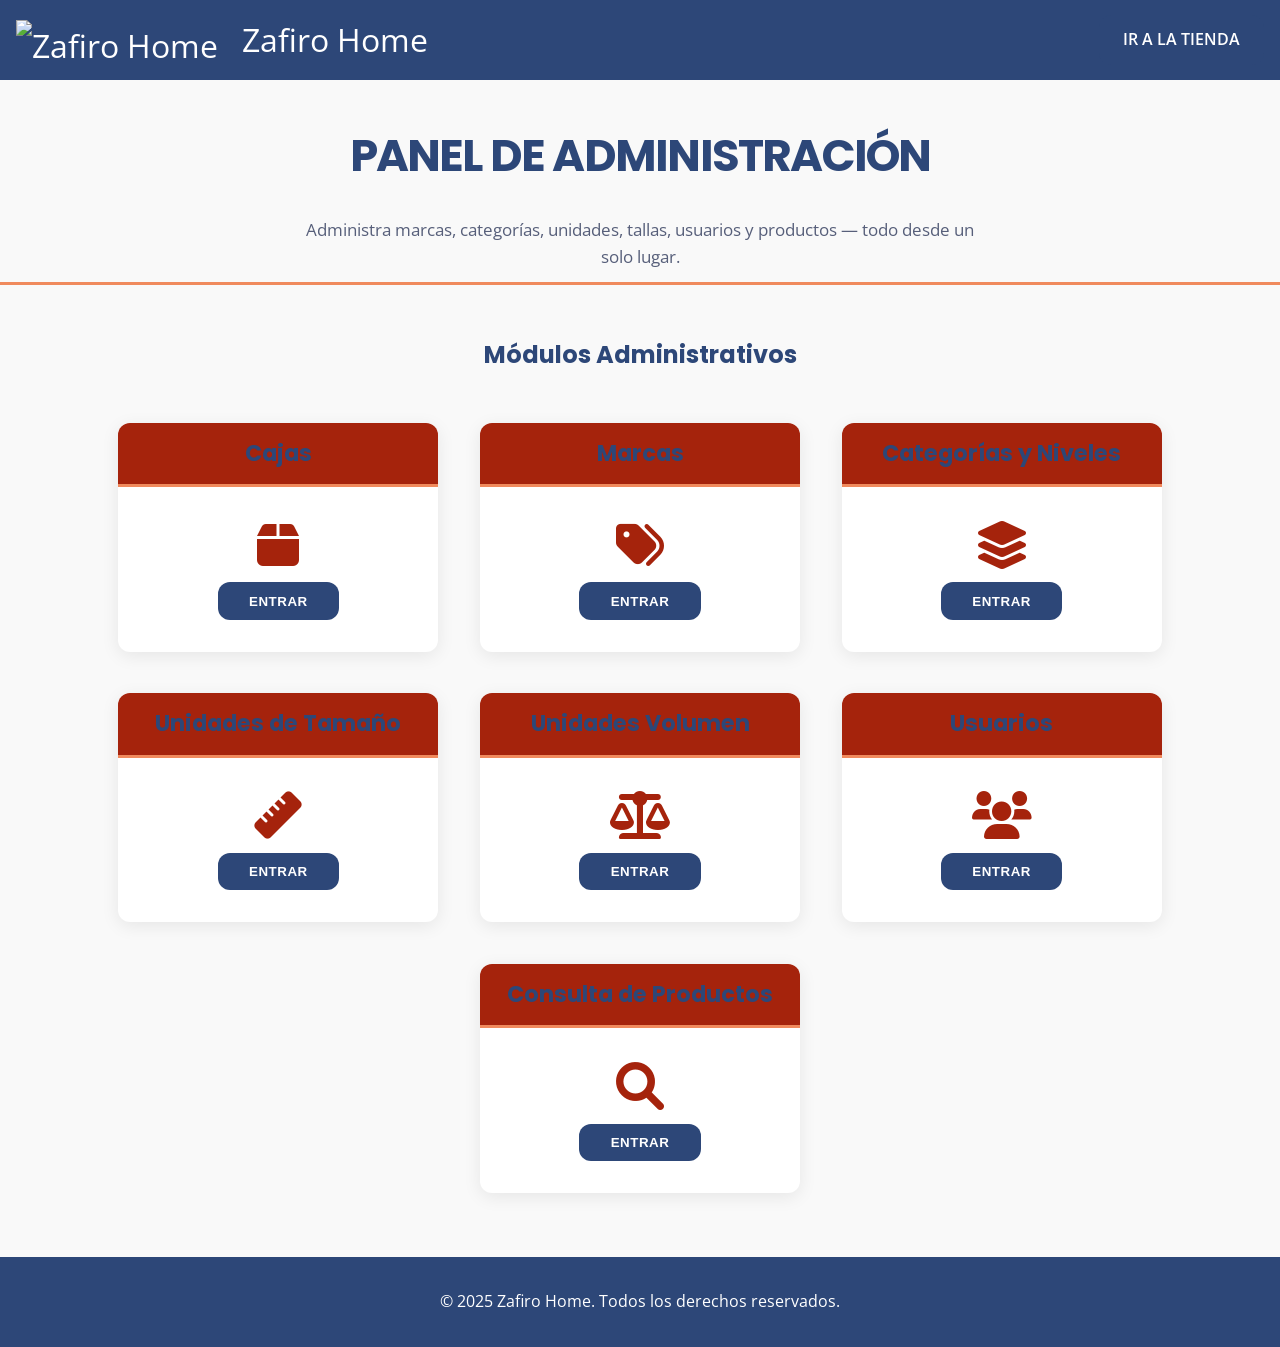
==== Protected/pages/admin.html @ 3adda47e "Primer server" ====
<!DOCTYPE html>
<html lang="es">
<head>
  <meta charset="UTF-8">
  <meta name="viewport" content="width=device-width, initial-scale=1">
  <title>Zafiro Home - Panel Administrador</title>
  <!-- Font Awesome -->
  <link rel="stylesheet" href="https://cdnjs.cloudflare.com/ajax/libs/font-awesome/6.0.0/css/all.min.css">
  <!-- Google Fonts -->
  <link href="https://fonts.googleapis.com/css2?family=Open+Sans:wght@400;600&family=Poppins:wght@700&display=swap" rel="stylesheet">

  <style>
    :root{
      --color-text-light:#fff; --color-primary:rgb(45,71,120); --color-secondary:rgb(100,140,188);
      --max-width-container:1200px; --spacing-standard:1rem;
      --font-heading:'Poppins',sans-serif; --font-body:'Open Sans',sans-serif;
      --color-bg:#f9f9f9; --color-text:#333; --color-accent:#f08a5d; --color-light-bg:#fff;
      --border-radius:12px; --spacing:1rem; --transition-fast:.3s ease;
    }
    *,*::before,*::after{margin:0;padding:0;box-sizing:border-box}
    body{font-family:var(--font-body);background:var(--color-bg);color:var(--color-text);line-height:1.6}
    h1,h2,h3,h4,h5{font-family:var(--font-heading);color:var(--color-primary);margin-bottom:1rem}
    a{color:var(--color-primary);text-decoration:none;transition:color var(--transition-fast)}
    a:hover{color:var(--color-secondary)}
    .btn{display:inline-block;padding:.75rem 1.5rem;border:none;border-radius:var(--border-radius);
      background:var(--color-primary);color:var(--color-text-light);font-weight:600;text-transform:uppercase;
      cursor:pointer;transition:background var(--transition-fast),transform var(--transition-fast)}
    .btn:hover{background:var(--color-secondary);transform:translateY(-2px)}
    input,textarea,select{width:100%;padding:.5rem;border:1px solid #ccc;border-radius:var(--border-radius);
      transition:border-color var(--transition-fast),box-shadow var(--transition-fast);font-family:inherit}
    input:focus,textarea:focus{outline:none;border-color:var(--color-accent);box-shadow:0 0 0 3px rgba(240,138,93,.25)}

    /* Navbar */
    .navbar{width:100%}
    .navbarcontainer{display:flex;align-items:center;justify-content:space-between;padding:.5rem 1rem;
      background:var(--color-primary);color:var(--color-text-light);min-height:80px;gap:var(--spacing-standard)}
    .navbar-store-title{display:flex;align-items:center;gap:var(--spacing-standard);color:#fff !important;font-size:2rem}
    .navbar-logo{margin-right:.5rem}

    /* Header admin */
    .admin-header{text-align:center;margin-top:2.5rem;padding-bottom:.7rem;border-bottom:3px solid var(--color-accent)}
    .admin-title{font-size:2.8rem;color:var(--color-primary);letter-spacing:-.04em;text-transform:uppercase;margin-bottom:1.5rem}
    .admin-intro{max-width:680px;margin:auto;color:#575f7a;font-size:1.08rem}

    /* Sección - título */
    .section-title{margin-top:3.2rem;text-align:center}

    /* Grid de módulos */
    .categories-grid{display:flex;flex-wrap:wrap;justify-content:center;gap:2.6rem;margin-top:3rem}
    @media (max-width:767px){.categories-grid{gap:.95rem}}
    .category-card{background:var(--color-light-bg);border-radius:var(--border-radius);
      box-shadow:0 4px 18px rgba(0,0,0,.08);overflow:hidden;width:320px;max-width:97vw;
      transition:transform .25s,box-shadow .26s}
    @media (max-width:767px){.category-card{width:auto;min-width:280px}}
    .category-card:hover{box-shadow:0 10px 34px rgba(165,35,12,.2);transform:translateY(-7px) scale(1.03)}
    .category-header{padding:.8rem;background:#a5230c;color:#fff;border-bottom:3px solid var(--color-accent);text-align:center}
    .category-title{font-size:1.4rem;margin:0;font-weight:700}
    .category-body{padding:2.1rem 1.4rem 2rem;text-align:center}
    .category-body i{font-size:3rem;color:#a5230c;margin-bottom:.85rem;display:block}
    .toggle-btn{background:var(--color-primary);border:none;padding:.7rem 1.95rem;color:#fff;font-weight:700;
      border-radius:var(--border-radius);text-transform:uppercase;letter-spacing:.04em;cursor:pointer;
      transition:background .25s,transform .18s}
    .toggle-btn:hover{background:#f08a5d;transform:scale(1.07) translateY(-3px)}

    /* Footer */
    footer{background:var(--color-primary);color:#fff;padding:2rem var(--spacing);text-align:center;margin-top:4rem}
  </style>
</head>
<body class="page-body">

  <!-- Navbar -->
  <nav class="navbar">
    <div class="navbarcontainer">
      <a class="navbar-store-title" href="admin.html">
        <img src="https://images.unsplash.com/photo-1506744038136-46273834b3fb?auto=format&fit=facearea&w=60&h=60&q=80"
             alt="Zafiro Home" height="40" class="navbar-logo me-2">
        <span>Zafiro Home</span>
      </a>
      <a class="btn" href="/">Ir a la tienda</a>
    </div>
  </nav>

  <!-- Encabezado -->
  <section class="admin-panel">
    <div class="admin-header">
      <h2 class="admin-title">Panel de Administración</h2>
      <p class="admin-intro">
        Administra marcas, categorías, unidades, tallas, usuarios y productos — todo desde un solo lugar.
      </p>
    </div>

    <!-- Módulos -->
    <section class="featured-categories">
      <h2 class="section-title">Módulos Administrativos</h2>
      <div class="categories-grid">

        <!-- Cajas -->
        <div class="category-card">
          <div class="category-header"><h3 class="category-title">Cajas</h3></div>
          <div class="category-body">
            <i class="fa-solid fa-box"></i>
            <button class="toggle-btn" onclick="location.href='/admin-resources/pages/panels/cajas.html'">Entrar</button>
          </div>
        </div>

        <!-- Marcas -->
        <div class="category-card">
          <div class="category-header"><h3 class="category-title">Marcas</h3></div>
          <div class="category-body">
            <i class="fa-solid fa-tags"></i>
            <button class="toggle-btn" onclick="location.href='/admin-resources/pages/panels/marcas.html'">Entrar</button>
          </div>
        </div>

        <!-- Categorías y Niveles -->
        <div class="category-card">
          <div class="category-header"><h3 class="category-title">Categorías y Niveles</h3></div>
          <div class="category-body">
            <i class="fa-solid fa-layer-group"></i>
            <button class="toggle-btn" onclick="location.href='/admin-resources/pages/panels/categorias.html'">Entrar</button>
          </div>
        </div>

        <!-- Unidades Tamano -->
        <div class="category-card">
          <div class="category-header"><h3 class="category-title">Unidades de Tamaño</h3></div>
          <div class="category-body">
            <i class="fa-solid fa-ruler"></i>
            <button class="toggle-btn" onclick="location.href='/admin-resources/pages/panels/unidadesTamano.html'">Entrar</button>
          </div>
        </div>

        <!-- Unidades Volumen-->
        <div class="category-card">
          <div class="category-header"><h3 class="category-title">Unidades Volumen</h3></div>
          <div class="category-body">
            <i class="fa-solid fa-balance-scale"></i>
            <button class="toggle-btn" onclick="location.href='/admin-resources/pages/panels/unidadesVolumen.html'">Entrar</button>
          </div>
        </div>

        <!-- Usuarios -->
        <div class="category-card">
          <div class="category-header"><h3 class="category-title">Usuarios</h3></div>
          <div class="category-body">
            <i class="fa-solid fa-users"></i>
            <button class="toggle-btn" onclick="location.href='/admin-resources/pages/panels/usuarios.html'">Entrar</button>
          </div>
        </div>

        <!-- Consulta de Productos -->
        <div class="category-card">
          <div class="category-header"><h3 class="category-title">Consulta de Productos</h3></div>
          <div class="category-body">
            <i class="fa-solid fa-search"></i>
            <button class="toggle-btn" onclick="location.href='/admin-resources/pages/panels/productos.html'">Entrar</button>
          </div>
        </div>

      </div>
    </section>
  </section>

  <!-- Footer -->
  <footer>
    <p>© 2025 Zafiro Home. Todos los derechos reservados.</p>
  </footer>

</body>
</html>
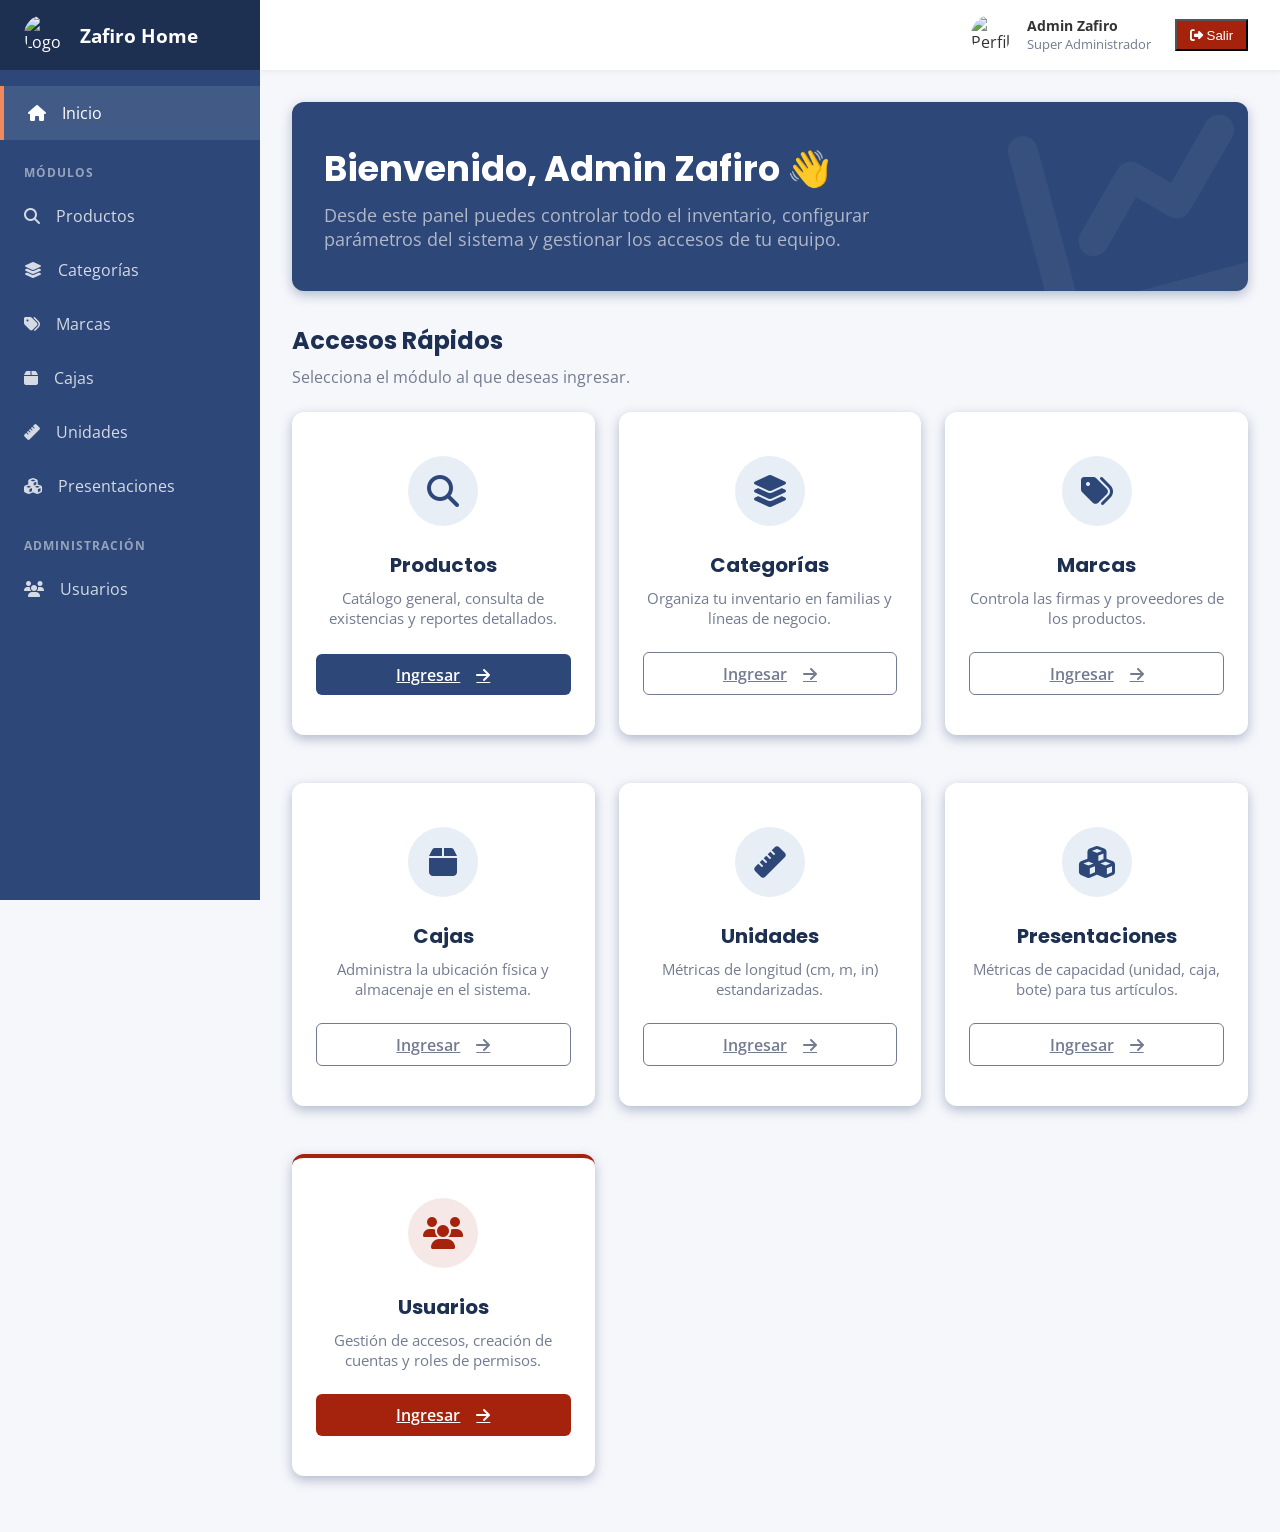
==== commit 2e95e7df: "session" ====
--- a/Protected/pages/admin.html
+++ b/Protected/pages/admin.html
@@ -1,170 +1,246 @@
 <!DOCTYPE html>
 <html lang="es">
 <head>
-  <meta charset="UTF-8">
-  <meta name="viewport" content="width=device-width, initial-scale=1">
-  <title>Zafiro Home - Panel Administrador</title>
-  <!-- Font Awesome -->
-  <link rel="stylesheet" href="https://cdnjs.cloudflare.com/ajax/libs/font-awesome/6.0.0/css/all.min.css">
-  <!-- Google Fonts -->
-  <link href="https://fonts.googleapis.com/css2?family=Open+Sans:wght@400;600&family=Poppins:wght@700&display=swap" rel="stylesheet">
+  <meta charset="UTF-8" />
+  <meta name="viewport" content="width=device-width, initial-scale=1" />
+  <title>Zafiro Home - Dashboard Administrador</title>
+
+  <link rel="stylesheet" href="https://cdnjs.cloudflare.com/ajax/libs/font-awesome/6.5.2/css/all.min.css" />
+  <link href="https://fonts.googleapis.com/css2?family=Open+Sans:wght@400;600&family=Poppins:wght@600;700&display=swap" rel="stylesheet" />
+
+  <!-- Enlace al archivo CSS del Canvas -->
+  <link rel="stylesheet" href="/Protected/css/index.css" />
 
   <style>
-    :root{
-      --color-text-light:#fff; --color-primary:rgb(45,71,120); --color-secondary:rgb(100,140,188);
-      --max-width-container:1200px; --spacing-standard:1rem;
-      --font-heading:'Poppins',sans-serif; --font-body:'Open Sans',sans-serif;
-      --color-bg:#f9f9f9; --color-text:#333; --color-accent:#f08a5d; --color-light-bg:#fff;
-      --border-radius:12px; --spacing:1rem; --transition-fast:.3s ease;
-    }
-    *,*::before,*::after{margin:0;padding:0;box-sizing:border-box}
-    body{font-family:var(--font-body);background:var(--color-bg);color:var(--color-text);line-height:1.6}
-    h1,h2,h3,h4,h5{font-family:var(--font-heading);color:var(--color-primary);margin-bottom:1rem}
-    a{color:var(--color-primary);text-decoration:none;transition:color var(--transition-fast)}
-    a:hover{color:var(--color-secondary)}
-    .btn{display:inline-block;padding:.75rem 1.5rem;border:none;border-radius:var(--border-radius);
-      background:var(--color-primary);color:var(--color-text-light);font-weight:600;text-transform:uppercase;
-      cursor:pointer;transition:background var(--transition-fast),transform var(--transition-fast)}
-    .btn:hover{background:var(--color-secondary);transform:translateY(-2px)}
-    input,textarea,select{width:100%;padding:.5rem;border:1px solid #ccc;border-radius:var(--border-radius);
-      transition:border-color var(--transition-fast),box-shadow var(--transition-fast);font-family:inherit}
-    input:focus,textarea:focus{outline:none;border-color:var(--color-accent);box-shadow:0 0 0 3px rgba(240,138,93,.25)}
-
-    /* Navbar */
-    .navbar{width:100%}
-    .navbarcontainer{display:flex;align-items:center;justify-content:space-between;padding:.5rem 1rem;
-      background:var(--color-primary);color:var(--color-text-light);min-height:80px;gap:var(--spacing-standard)}
-    .navbar-store-title{display:flex;align-items:center;gap:var(--spacing-standard);color:#fff !important;font-size:2rem}
-    .navbar-logo{margin-right:.5rem}
-
-    /* Header admin */
-    .admin-header{text-align:center;margin-top:2.5rem;padding-bottom:.7rem;border-bottom:3px solid var(--color-accent)}
-    .admin-title{font-size:2.8rem;color:var(--color-primary);letter-spacing:-.04em;text-transform:uppercase;margin-bottom:1.5rem}
-    .admin-intro{max-width:680px;margin:auto;color:#575f7a;font-size:1.08rem}
-
-    /* Sección - título */
-    .section-title{margin-top:3.2rem;text-align:center}
-
-    /* Grid de módulos */
-    .categories-grid{display:flex;flex-wrap:wrap;justify-content:center;gap:2.6rem;margin-top:3rem}
-    @media (max-width:767px){.categories-grid{gap:.95rem}}
-    .category-card{background:var(--color-light-bg);border-radius:var(--border-radius);
-      box-shadow:0 4px 18px rgba(0,0,0,.08);overflow:hidden;width:320px;max-width:97vw;
-      transition:transform .25s,box-shadow .26s}
-    @media (max-width:767px){.category-card{width:auto;min-width:280px}}
-    .category-card:hover{box-shadow:0 10px 34px rgba(165,35,12,.2);transform:translateY(-7px) scale(1.03)}
-    .category-header{padding:.8rem;background:#a5230c;color:#fff;border-bottom:3px solid var(--color-accent);text-align:center}
-    .category-title{font-size:1.4rem;margin:0;font-weight:700}
-    .category-body{padding:2.1rem 1.4rem 2rem;text-align:center}
-    .category-body i{font-size:3rem;color:#a5230c;margin-bottom:.85rem;display:block}
-    .toggle-btn{background:var(--color-primary);border:none;padding:.7rem 1.95rem;color:#fff;font-weight:700;
-      border-radius:var(--border-radius);text-transform:uppercase;letter-spacing:.04em;cursor:pointer;
-      transition:background .25s,transform .18s}
-    .toggle-btn:hover{background:#f08a5d;transform:scale(1.07) translateY(-3px)}
-
-    /* Footer */
-    footer{background:var(--color-primary);color:#fff;padding:2rem var(--spacing);text-align:center;margin-top:4rem}
+    /* Estilos específicos para las tarjetas del menú principal */
+    .modules-grid {
+      display: grid;
+      grid-template-columns: repeat(auto-fit, minmax(280px, 1fr));
+      gap: 1.5rem;
+      margin-top: 1.5rem;
+    }
+
+    .module-card {
+      display: flex;
+      flex-direction: column;
+      align-items: center;
+      text-align: center;
+      padding: 2.5rem 1.5rem;
+      transition: var(--transition);
+      border-top: 4px solid transparent;
+    }
+
+    .module-card:hover {
+      transform: translateY(-5px);
+      box-shadow: var(--shadow-hover);
+      border-top: 4px solid var(--color-accent);
+    }
+
+    .module-card .icon-wrapper {
+      width: 70px;
+      height: 70px;
+      border-radius: 50%;
+      background-color: rgba(100, 140, 188, 0.15);
+      color: var(--color-primary);
+      display: flex;
+      align-items: center;
+      justify-content: center;
+      font-size: 2rem;
+      margin-bottom: 1.5rem;
+      transition: var(--transition);
+    }
+
+    .module-card:hover .icon-wrapper {
+      background-color: var(--color-primary);
+      color: white;
+    }
+
+    .module-card h3 {
+      font-size: 1.25rem;
+      margin-bottom: 0.5rem;
+      color: var(--color-primary-dark);
+    }
+
+    .module-card p {
+      color: var(--color-text-muted);
+      font-size: 0.95rem;
+      margin-bottom: 1.5rem;
+      flex-grow: 1;
+    }
+
+    .module-card .btn {
+      width: 100%;
+      justify-content: center;
+    }
   </style>
 </head>
-<body class="page-body">
-
-  <!-- Navbar -->
-  <nav class="navbar">
-    <div class="navbarcontainer">
-      <a class="navbar-store-title" href="admin.html">
-        <img src="https://images.unsplash.com/photo-1506744038136-46273834b3fb?auto=format&fit=facearea&w=60&h=60&q=80"
-             alt="Zafiro Home" height="40" class="navbar-logo me-2">
-        <span>Zafiro Home</span>
-      </a>
-      <a class="btn" href="/">Ir a la tienda</a>
+<body>
+
+  <div class="dashboard-container">
+    
+    <!-- Sidebar -->
+    <aside class="sidebar" id="sidebar">
+      <div class="sidebar-brand">
+        <img src="https://images.unsplash.com/photo-1506744038136-46273834b3fb?auto=format&fit=facearea&w=60&h=60&q=80" alt="Logo" class="brand-logo">
+        <span class="brand-name">Zafiro Home</span>
+      </div>
+
+      <!-- Mobile Profile -->
+      <div class="sidebar-profile">
+        <div class="user-profile" style="margin-bottom: 1rem;">
+          <img src="https://ui-avatars.com/api/?name=Admin+Zafiro&background=2d4778&color=fff" alt="Perfil" class="user-avatar">
+          <div class="user-info">
+            <span class="user-name">Admin Zafiro</span>
+            <span class="user-role">Super Administrador</span>
+          </div>
+        </div>
+        <button id="logout-btn-mobile" class="btn-logout" style="width: 100%; justify-content: center;"><i class="fa-solid fa-sign-out-alt"></i> Salir</button>
+      </div>
+      
+      <!-- Full Sidebar Menu -->
+      <ul class="sidebar-nav">
+        <li><a href="admin.html" class="active"><i class="fa-solid fa-home"></i> Inicio</a></li>
+        <li class="nav-title">Módulos</li>
+        <li><a href="/Protected/pages/panels/productos.html"><i class="fa-solid fa-search"></i> Productos</a></li>
+        <li><a href="/Protected/pages/panels/categorias.html"><i class="fa-solid fa-layer-group"></i> Categorías</a></li>
+        <li><a href="/Protected/pages/panels/marcas.html"><i class="fa-solid fa-tags"></i> Marcas</a></li>
+        <li><a href="/Protected/pages/panels/cajas.html"><i class="fa-solid fa-box"></i> Cajas</a></li>
+        <li><a href="/Protected/pages/panels/unidades.html"><i class="fa-solid fa-ruler"></i> Unidades</a></li>
+        <li><a href="/Protected/pages/panels/presentaciones.html"><i class="fa fa-cubes"></i> Presentaciones</a></li>
+        <li class="nav-title">Administración</li>
+        <li><a href="/Protected/pages/panels/usuarios.html"><i class="fa-solid fa-users"></i> Usuarios</a></li>
+      </ul>
+    </aside>
+
+    <!-- Main Content -->
+    <div class="main-content">
+      
+      <!-- Topbar -->
+      <header class="topbar">
+        <button class="menu-toggle" id="menu-toggle">
+          <i class="fa-solid fa-bars"></i>
+        </button>
+        
+        <!-- User Interface -->
+        <div class="topbar-right">
+          <div class="user-profile">
+            <img src="https://ui-avatars.com/api/?name=Admin+Zafiro&background=2d4778&color=fff" alt="Perfil" class="user-avatar">
+            <div class="user-info">
+              <span class="user-name">Admin Zafiro</span>
+              <span class="user-role">Super Administrador</span>
+            </div>
+          </div>
+          <button id="logout-btn" class="btn-logout"><i class="fa-solid fa-sign-out-alt"></i> Salir</button>
+        </div>
+      </header>
+
+      <!-- Dashboard Body -->
+      <main class="dashboard-body">
+        
+        <!-- Module Title Card -->
+        <section class="card" style="background-color: var(--color-primary); color: white; margin-bottom: 1.5rem; padding: 2.5rem 2rem; border-radius: var(--radius); position: relative; overflow: hidden;">
+          <!-- Decoración de fondo -->
+          <i class="fa-solid fa-chart-line" style="position: absolute; right: -20px; bottom: -40px; font-size: 15rem; color: rgba(255,255,255,0.05); transform: rotate(-15deg);"></i>
+          
+          <div style="position: relative; z-index: 1;">
+            <h1 style="color: white; margin-bottom: 0.5rem; font-size: 2.2rem;">Bienvenido, Admin Zafiro 👋</h1>
+            <p style="color: #b0b8c9; margin: 0; font-size: 1.1rem; max-width: 600px;">Desde este panel puedes controlar todo el inventario, configurar parámetros del sistema y gestionar los accesos de tu equipo.</p>
+          </div>
+        </section>
+
+        <!-- Grid de Accesos Directos -->
+        <h2 style="margin: 2rem 0 0.5rem 0; color: var(--color-primary-dark);">Accesos Rápidos</h2>
+        <p style="color: var(--color-text-muted); margin-bottom: 1rem;">Selecciona el módulo al que deseas ingresar.</p>
+        
+        <div class="modules-grid">
+          
+          <!-- Card: Productos -->
+          <div class="card module-card">
+            <div class="icon-wrapper"><i class="fa-solid fa-search"></i></div>
+            <h3>Productos</h3>
+            <p>Catálogo general, consulta de existencias y reportes detallados.</p>
+            <a href="/Protected/pages/panels/productos.html" class="btn btn-primary">Ingresar <i class="fa-solid fa-arrow-right" style="margin-left: 8px;"></i></a>
+          </div>
+
+          <!-- Card: Categorías -->
+          <div class="card module-card">
+            <div class="icon-wrapper"><i class="fa-solid fa-layer-group"></i></div>
+            <h3>Categorías</h3>
+            <p>Organiza tu inventario en familias y líneas de negocio.</p>
+            <a href="/Protected/pages/panels/categorias.html" class="btn btn-ghost">Ingresar <i class="fa-solid fa-arrow-right" style="margin-left: 8px;"></i></a>
+          </div>
+
+          <!-- Card: Marcas -->
+          <div class="card module-card">
+            <div class="icon-wrapper"><i class="fa-solid fa-tags"></i></div>
+            <h3>Marcas</h3>
+            <p>Controla las firmas y proveedores de los productos.</p>
+            <a href="/Protected/pages/panels/marcas.html" class="btn btn-ghost">Ingresar <i class="fa-solid fa-arrow-right" style="margin-left: 8px;"></i></a>
+          </div>
+
+          <!-- Card: Cajas -->
+          <div class="card module-card">
+            <div class="icon-wrapper"><i class="fa-solid fa-box"></i></div>
+            <h3>Cajas</h3>
+            <p>Administra la ubicación física y almacenaje en el sistema.</p>
+            <a href="/Protected/pages/panels/cajas.html" class="btn btn-ghost">Ingresar <i class="fa-solid fa-arrow-right" style="margin-left: 8px;"></i></a>
+          </div>
+
+          <!-- Card: Unidades -->
+          <div class="card module-card">
+            <div class="icon-wrapper"><i class="fa-solid fa-ruler"></i></div>
+            <h3>Unidades</h3>
+            <p>Métricas de longitud (cm, m, in) estandarizadas.</p>
+            <a href="/Protected/pages/panels/unidades.html" class="btn btn-ghost">Ingresar <i class="fa-solid fa-arrow-right" style="margin-left: 8px;"></i></a>
+          </div>
+
+          <!-- Card: Presentaciones -->
+          <div class="card module-card">
+            <div class="icon-wrapper"><i class="fa-solid fa-cubes"></i></div>
+            <h3>Presentaciones</h3>
+            <p>Métricas de capacidad (unidad, caja, bote) para tus artículos.</p>
+            <a href="/Protected/pages/panels/presentaciones.html" class="btn btn-ghost">Ingresar <i class="fa-solid fa-arrow-right" style="margin-left: 8px;"></i></a>
+          </div>
+
+          <!-- Card: Usuarios -->
+          <div class="card module-card" style="border-top: 4px solid var(--color-danger);">
+            <div class="icon-wrapper" style="background-color: rgba(165, 35, 12, 0.1); color: var(--color-danger);"><i class="fa-solid fa-users"></i></div>
+            <h3>Usuarios</h3>
+            <p>Gestión de accesos, creación de cuentas y roles de permisos.</p>
+            <a href="/Protected/pages/panels/usuarios.html" class="btn btn-primary" style="background-color: var(--color-danger);">Ingresar <i class="fa-solid fa-arrow-right" style="margin-left: 8px;"></i></a>
+          </div>
+
+        </div>
+
+      </main>
     </div>
-  </nav>
-
-  <!-- Encabezado -->
-  <section class="admin-panel">
-    <div class="admin-header">
-      <h2 class="admin-title">Panel de Administración</h2>
-      <p class="admin-intro">
-        Administra marcas, categorías, unidades, tallas, usuarios y productos — todo desde un solo lugar.
-      </p>
-    </div>
-
-    <!-- Módulos -->
-    <section class="featured-categories">
-      <h2 class="section-title">Módulos Administrativos</h2>
-      <div class="categories-grid">
-
-        <!-- Cajas -->
-        <div class="category-card">
-          <div class="category-header"><h3 class="category-title">Cajas</h3></div>
-          <div class="category-body">
-            <i class="fa-solid fa-box"></i>
-            <button class="toggle-btn" onclick="location.href='/admin-resources/pages/panels/cajas.html'">Entrar</button>
-          </div>
-        </div>
-
-        <!-- Marcas -->
-        <div class="category-card">
-          <div class="category-header"><h3 class="category-title">Marcas</h3></div>
-          <div class="category-body">
-            <i class="fa-solid fa-tags"></i>
-            <button class="toggle-btn" onclick="location.href='/admin-resources/pages/panels/marcas.html'">Entrar</button>
-          </div>
-        </div>
-
-        <!-- Categorías y Niveles -->
-        <div class="category-card">
-          <div class="category-header"><h3 class="category-title">Categorías y Niveles</h3></div>
-          <div class="category-body">
-            <i class="fa-solid fa-layer-group"></i>
-            <button class="toggle-btn" onclick="location.href='/admin-resources/pages/panels/categorias.html'">Entrar</button>
-          </div>
-        </div>
-
-        <!-- Unidades Tamano -->
-        <div class="category-card">
-          <div class="category-header"><h3 class="category-title">Unidades de Tamaño</h3></div>
-          <div class="category-body">
-            <i class="fa-solid fa-ruler"></i>
-            <button class="toggle-btn" onclick="location.href='/admin-resources/pages/panels/unidadesTamano.html'">Entrar</button>
-          </div>
-        </div>
-
-        <!-- Unidades Volumen-->
-        <div class="category-card">
-          <div class="category-header"><h3 class="category-title">Unidades Volumen</h3></div>
-          <div class="category-body">
-            <i class="fa-solid fa-balance-scale"></i>
-            <button class="toggle-btn" onclick="location.href='/admin-resources/pages/panels/unidadesVolumen.html'">Entrar</button>
-          </div>
-        </div>
-
-        <!-- Usuarios -->
-        <div class="category-card">
-          <div class="category-header"><h3 class="category-title">Usuarios</h3></div>
-          <div class="category-body">
-            <i class="fa-solid fa-users"></i>
-            <button class="toggle-btn" onclick="location.href='/admin-resources/pages/panels/usuarios.html'">Entrar</button>
-          </div>
-        </div>
-
-        <!-- Consulta de Productos -->
-        <div class="category-card">
-          <div class="category-header"><h3 class="category-title">Consulta de Productos</h3></div>
-          <div class="category-body">
-            <i class="fa-solid fa-search"></i>
-            <button class="toggle-btn" onclick="location.href='/admin-resources/pages/panels/productos.html'">Entrar</button>
-          </div>
-        </div>
-
-      </div>
-    </section>
-  </section>
-
-  <!-- Footer -->
-  <footer>
-    <p>© 2025 Zafiro Home. Todos los derechos reservados.</p>
-  </footer>
+  </div>
+
+  <script>
+    document.addEventListener("DOMContentLoaded", function() {
+      const menuToggle = document.getElementById("menu-toggle");
+      const sidebar = document.getElementById("sidebar");
+
+      // Toggles sidebar open/closed on mobile
+      if(menuToggle && sidebar) {
+        menuToggle.addEventListener("click", function() {
+          sidebar.classList.toggle("active");
+        });
+      }
+
+      // Close sidebar if user clicks outside of it on mobile
+      document.addEventListener("click", function(event) {
+        if(sidebar && menuToggle) {
+          const isClickInsideSidebar = sidebar.contains(event.target);
+          const isClickOnMenuToggle = menuToggle.contains(event.target);
+          
+          if (!isClickInsideSidebar && !isClickOnMenuToggle && window.innerWidth <= 992) {
+            sidebar.classList.remove("active");
+          }
+        }
+      });
+    });
+  </script>
 
 </body>
-</html>
+</html>
--- a/Protected/css/index.css
+++ b/Protected/css/index.css
@@ -0,0 +1,486 @@
+:root {
+  --color-primary: rgb(45, 71, 120);
+  --color-primary-dark: rgb(30, 48, 82);
+  --color-secondary: rgb(100, 140, 188);
+  --color-accent: #f08a5d;
+  --color-accent-dark: #d87245;
+  --color-danger: #a5230c;
+  --color-bg: #f6f7fb;
+  --color-card: #ffffff;
+  --color-text: #333333;
+  --color-text-muted: #737b90;
+  --sidebar-width: 260px;
+  --header-height: 70px;
+  --transition: 0.3s ease;
+  --shadow: 0 4px 12px rgba(45, 71, 120, 0.35);
+  --shadow-hover: 0 10px 20px rgba(45, 71, 120, 0.1);
+  --radius: 12px;
+  
+  --font-heading: 'Poppins', sans-serif;
+  --font-body: 'Open Sans', sans-serif;
+}
+
+* {
+  margin: 0;
+  padding: 0;
+  box-sizing: border-box;
+}
+
+body {
+  font-family: var(--font-body);
+  background-color: var(--color-bg);
+  color: var(--color-text);
+  overflow-x: hidden;
+}
+
+h1, h2, h3, h4, h5, h6 {
+  font-family: var(--font-heading);
+}
+
+/* --- Layout --- */
+.dashboard-container {
+  display: flex;
+  min-height: 100vh;
+  width: 100%;
+}
+
+/* --- Sidebar --- */
+.sidebar {
+  width: var(--sidebar-width);
+  background-color: var(--color-primary);
+  color: white;
+  position: fixed;
+  height: 100vh;
+  top: 0;
+  left: 0;
+  transition: var(--transition);
+  z-index: 1000;
+  display: flex;
+  flex-direction: column;
+}
+
+.sidebar-brand {
+  height: var(--header-height);
+  display: flex;
+  align-items: center;
+  padding: 0 1.5rem;
+  gap: 1rem;
+  background-color: var(--color-primary-dark);
+}
+
+.brand-logo {
+  width: 40px;
+  height: 40px;
+  border-radius: 50%;
+  object-fit: cover;
+}
+
+.brand-name {
+  font-weight: 700;
+  font-size: 1.2rem;
+}
+
+/* Mobile Sidebar Profile */
+.sidebar-profile {
+  display: none; /* Hidden on desktop */
+  padding: 1.5rem;
+  background-color: rgba(0, 0, 0, 0.15);
+  border-bottom: 1px solid rgba(255, 255, 255, 0.05);
+}
+
+.sidebar-profile .user-name {
+  color: white;
+}
+
+.sidebar-profile .user-role {
+  color: rgba(255, 255, 255, 0.6);
+}
+
+.sidebar-nav {
+  list-style: none;
+  padding: 1rem 0;
+  flex: 1;
+}
+
+.nav-title {
+  padding: 1.5rem 1.5rem 0.5rem 1.5rem;
+  font-size: 0.75rem;
+  text-transform: uppercase;
+  letter-spacing: 1px;
+  color: rgba(255, 255, 255, 0.5);
+  font-weight: 700;
+}
+
+.sidebar-nav li a {
+  display: flex;
+  align-items: center;
+  padding: 1rem 1.5rem;
+  color: rgba(255,255,255,0.8);
+  text-decoration: none;
+  transition: var(--transition);
+  gap: 1rem;
+}
+
+.sidebar-nav li a:hover,
+.sidebar-nav li a.active {
+  background-color: rgba(255,255,255,0.1);
+  color: white;
+  border-left: 4px solid var(--color-accent);
+}
+
+/* --- Main Content --- */
+.main-content {
+  flex: 1;
+  margin-left: var(--sidebar-width);
+  display: flex;
+  flex-direction: column;
+  transition: var(--transition);
+  min-width: 0; 
+}
+
+/* --- Topbar --- */
+.topbar {
+  height: var(--header-height);
+  background-color: var(--color-card);
+  display: flex;
+  align-items: center;
+  justify-content: space-between;
+  padding: 0 2rem;
+  box-shadow: 0 2px 5px rgba(0,0,0,0.05);
+  position: sticky;
+  top: 0;
+  z-index: 999;
+}
+
+.menu-toggle {
+  display: none;
+  background: none;
+  border: none;
+  font-size: 1.5rem;
+  color: var(--color-primary);
+  cursor: pointer;
+}
+
+/* Topbar User Profile */
+.topbar-right {
+  display: flex;
+  align-items: center;
+  gap: 1.5rem;
+  margin-left: auto; /* Pushes the profile info strictly to the right on desktop */
+}
+
+.user-profile {
+  display: flex;
+  align-items: center;
+  gap: 1rem;
+}
+
+.user-profile a {
+  color: var(--color-primary);
+  text-decoration: none;
+  font-weight: 600;
+  display: flex;
+  align-items: center;
+  gap: 0.5rem;
+}
+
+.user-profile a:hover {
+  color: var(--color-accent);
+}
+
+.user-avatar {
+  width: 40px;
+  height: 40px;
+  border-radius: 50%;
+  object-fit: cover;
+}
+
+.user-info {
+  display: flex;
+  flex-direction: column;
+}
+
+.user-name {
+  font-weight: 700;
+  font-size: 0.9rem;
+  color: var(--color-text);
+  line-height: 1.2;
+}
+
+.user-role {
+  font-size: 0.8rem;
+  color: var(--color-text-muted);
+}
+
+/* --- Buttons --- */
+.btn {
+  padding: 0.6rem 1.2rem;
+  border: none;
+  border-radius: 6px;
+  cursor: pointer;
+  font-family: var(--font-body);
+  font-weight: 600;
+  display: inline-flex;
+  align-items: center;
+  justify-content: center;
+  transition: var(--transition);
+  gap: 0.5rem;
+}
+
+.btn-primary {
+  background-color: var(--color-primary);
+  color: white;
+}
+
+.btn-primary:hover {
+  background-color: var(--color-primary-dark);
+}
+
+.btn-secondary {
+  background-color: var(--color-secondary);
+  color: white;
+}
+
+.btn-secondary:hover {
+  background-color: #5579a3;
+}
+
+.btn-ghost {
+  background-color: transparent;
+  color: var(--color-text-muted);
+  border: 1px solid var(--color-text-muted);
+}
+
+.btn-ghost:hover {
+  background-color: #f0f0f0;
+  color: var(--color-text);
+}
+
+.btn-logout {
+  background-color: var(--color-danger);
+  color: white;
+  padding: 0.4rem 0.8rem;
+}
+
+/* --- Dashboard Body --- */
+.dashboard-body {
+  padding: 2rem;
+  flex: 1;
+}
+
+.card {
+  background-color: var(--color-card);
+  border-radius: var(--radius);
+  padding: 1.5rem;
+  box-shadow: var(--shadow);
+  margin-bottom: 1.5rem;
+}
+
+.card h2 {
+  margin-bottom: 1.5rem;
+  color: var(--color-primary);
+}
+
+/* --- FORMULARIOS --- */
+label {
+  font-weight: 600;
+  margin-bottom: 0.5rem;
+  display: block;
+  color: var(--color-text);
+}
+
+.form-control, .form-select, select {
+  padding: 0.6rem;
+  border: 1px solid #ccc;
+  border-radius: 6px;
+  font-family: var(--font-body);
+  outline: none;
+  transition: var(--transition);
+  background-color: white;
+}
+
+.form-control:focus, .form-select:focus, select:focus {
+  border-color: var(--color-secondary);
+  box-shadow: 0 0 0 2px rgba(100, 140, 188, 0.2);
+}
+
+/* Modal Form Layout */
+.form-modal {
+  display: flex;
+  flex-direction: column;
+  gap: 1.2rem;
+}
+
+.letra-selects {
+  display: flex;
+  flex-direction: column;
+  gap: 5px;
+}
+
+.letra-selects .select-group {
+  display: flex;
+  gap: 10px;
+  width: 100%;
+}
+
+.form-control, .form-select, select {
+  width: 100%;
+  margin: 0 !important;
+}
+
+/* --- Modals --- */
+.modal-overlay {
+  position: fixed;
+  top: 0;
+  left: 0;
+  width: 100%;
+  height: 100%;
+  background: rgba(0, 0, 0, 0.5);
+  display: flex;
+  justify-content: center;
+  align-items: center;
+  z-index: 2000;
+  opacity: 0;
+  visibility: hidden;
+  transition: var(--transition);
+}
+
+.modal-overlay.active {
+  opacity: 1;
+  visibility: visible;
+}
+
+.modal-content {
+  background: var(--color-card);
+  border-radius: var(--radius);
+  width: 90%;
+  max-width: 500px;
+  padding: 2rem;
+  box-shadow: var(--shadow-hover);
+  transform: translateY(-20px);
+  transition: transform 0.3s ease;
+}
+
+.modal-overlay.active .modal-content {
+  transform: translateY(0);
+}
+
+.modal-header {
+  display: flex;
+  justify-content: space-between;
+  align-items: center;
+  margin-bottom: 1.5rem;
+}
+
+.modal-header h3 {
+  color: var(--color-primary);
+  margin: 0;
+  font-size: 1.4rem;
+}
+
+.modal-close {
+  background: none;
+  border: none;
+  font-size: 1.5rem;
+  cursor: pointer;
+  color: var(--color-text-muted);
+  transition: var(--transition);
+}
+
+.modal-close:hover {
+  color: var(--color-danger);
+}
+
+.modal-footer {
+  display: flex;
+  justify-content: flex-end;
+  gap: 1rem;
+  margin-top: 2rem;
+  padding-top: 1.5rem;
+  border-top: 1px solid #eee;
+}
+
+/* --- DataTables Overrides --- */
+.dataTables_wrapper .dataTables_filter label {
+  font-size: 0 !important; /* Hides the original 'Buscar:' text */
+}
+
+.dataTables_wrapper .dataTables_filter label::before {
+  content: "Filtrar Tabla:";
+  font-size: 1rem;
+  font-weight: 600;
+  color: var(--color-text);
+  margin-right: 0.5rem;
+}
+
+.dataTables_wrapper .dataTables_filter input {
+  font-size: 1rem; /* Restores the input font size */
+}
+
+/* --- Responsive Breakpoints --- */
+
+/* Laptops / Tablets Landscape */
+@media (max-width: 1200px) {
+  /* Modals adapt automatically */
+}
+
+/* Tablets Portrait */
+@media (max-width: 992px) {
+  .sidebar {
+    transform: translateX(-100%);
+  }
+  .sidebar.active {
+    transform: translateX(0);
+  }
+  .main-content {
+    margin-left: 0;
+  }
+  .menu-toggle {
+    display: block;
+  }
+  .topbar-right {
+    margin: 0 auto; /* Centers the profile group when scaling down */
+  }
+}
+
+/* Large Mobile Devices */
+@media (max-width: 768px) {
+  .dashboard-body {
+    padding: 1.5rem 1rem;
+  }
+  .card .d-flex.justify-content-between {
+    flex-direction: column;
+    align-items: flex-start;
+    gap: 1rem;
+  }
+}
+
+/* Small Mobile Devices (Quarter Resolution) */
+@media (max-width: 576px) {
+  .topbar {
+    padding: 0 1rem;
+  }
+  
+  /* Swap Profile Locations */
+  .topbar-right {
+    display: none; 
+  }
+
+  .sidebar-profile {
+    display: block;
+  }
+
+  .modal-content {
+    padding: 1.5rem;
+    width: 95%;
+  }
+  
+  .modal-footer {
+    flex-direction: column;
+  }
+  
+  .modal-footer .btn {
+    width: 100%;
+    justify-content: center;
+  }
+}
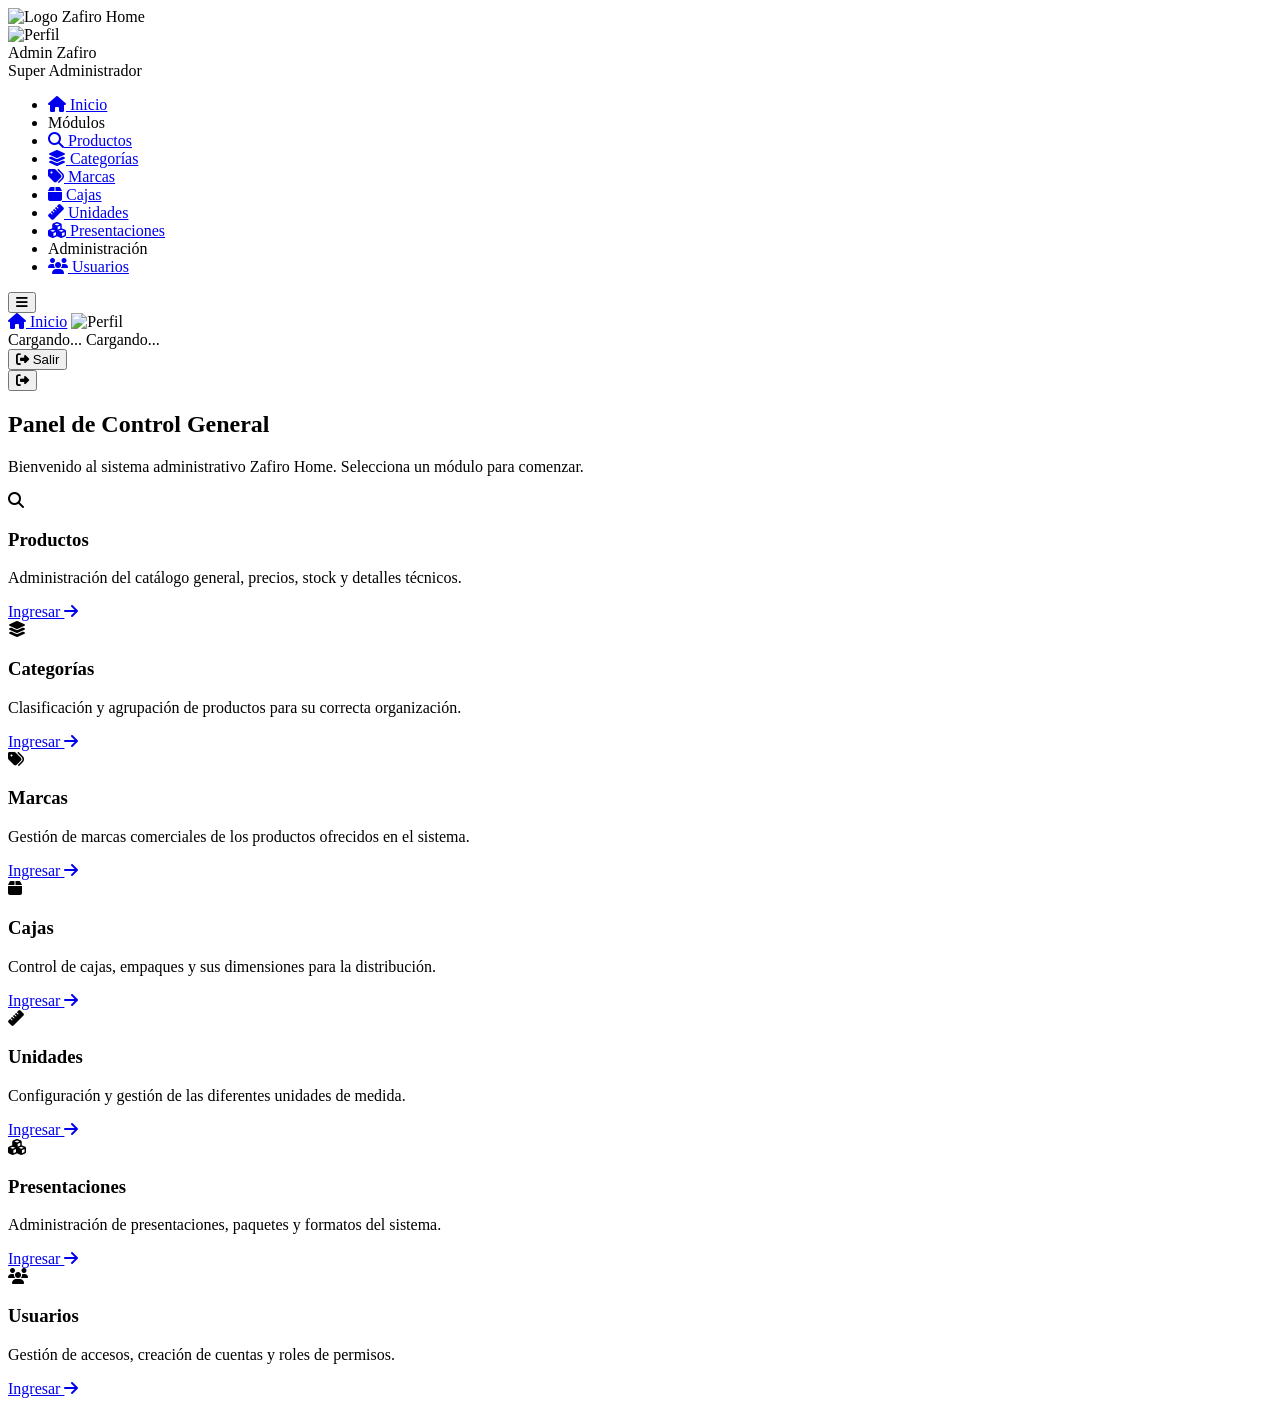
==== commit 9109a7f4: "commit 1a2b3c4d5e6f7g8h9i0j" ====
--- a/Protected/pages/admin.html
+++ b/Protected/pages/admin.html
@@ -5,213 +5,213 @@
   <meta name="viewport" content="width=device-width, initial-scale=1" />
   <title>Zafiro Home - Dashboard Administrador</title>
 
+  <link href="https://fonts.googleapis.com/css2?family=Open+Sans:wght@400;600&family=Poppins:wght@600;700&display=swap" rel="stylesheet" />
   <link rel="stylesheet" href="https://cdnjs.cloudflare.com/ajax/libs/font-awesome/6.5.2/css/all.min.css" />
-  <link href="https://fonts.googleapis.com/css2?family=Open+Sans:wght@400;600&family=Poppins:wght@600;700&display=swap" rel="stylesheet" />
-
-  <!-- Enlace al archivo CSS del Canvas -->
-  <link rel="stylesheet" href="/Protected/css/index.css" />
-
-  <style>
-    /* Estilos específicos para las tarjetas del menú principal */
-    .modules-grid {
-      display: grid;
-      grid-template-columns: repeat(auto-fit, minmax(280px, 1fr));
-      gap: 1.5rem;
-      margin-top: 1.5rem;
+
+  <script src="https://cdn.tailwindcss.com"></script>
+  <script>
+    tailwind.config = {
+      theme: {
+        extend: {
+          colors: {
+            primary: 'rgb(45, 71, 120)', 'primary-dark': 'rgb(30, 48, 82)',
+            secondary: 'rgb(100, 140, 188)', accent: '#f08a5d', 'accent-dark': '#d87245',
+            danger: '#a5230c', success: '#16a34a',
+            bg: '#f6f7fb', card: '#ffffff', textMain: '#333333', textMuted: '#737b90',
+          },
+          fontFamily: { body: ['Open Sans', 'sans-serif'], heading: ['Poppins', 'sans-serif'] },
+          boxShadow: { 'custom': '0 4px 12px rgba(45, 71, 120, 0.08)', 'custom-hover': '0 10px 20px rgba(45, 71, 120, 0.12)' }
+        }
+      }
     }
-
-    .module-card {
-      display: flex;
-      flex-direction: column;
-      align-items: center;
-      text-align: center;
-      padding: 2.5rem 1.5rem;
-      transition: var(--transition);
-      border-top: 4px solid transparent;
-    }
-
-    .module-card:hover {
-      transform: translateY(-5px);
-      box-shadow: var(--shadow-hover);
-      border-top: 4px solid var(--color-accent);
-    }
-
-    .module-card .icon-wrapper {
-      width: 70px;
-      height: 70px;
-      border-radius: 50%;
-      background-color: rgba(100, 140, 188, 0.15);
-      color: var(--color-primary);
-      display: flex;
-      align-items: center;
-      justify-content: center;
-      font-size: 2rem;
-      margin-bottom: 1.5rem;
-      transition: var(--transition);
-    }
-
-    .module-card:hover .icon-wrapper {
-      background-color: var(--color-primary);
-      color: white;
-    }
-
-    .module-card h3 {
-      font-size: 1.25rem;
-      margin-bottom: 0.5rem;
-      color: var(--color-primary-dark);
-    }
-
-    .module-card p {
-      color: var(--color-text-muted);
-      font-size: 0.95rem;
-      margin-bottom: 1.5rem;
-      flex-grow: 1;
-    }
-
-    .module-card .btn {
-      width: 100%;
-      justify-content: center;
-    }
-  </style>
+  </script>
 </head>
-<body>
-
-  <div class="dashboard-container">
-    
-    <!-- Sidebar -->
-    <aside class="sidebar" id="sidebar">
-      <div class="sidebar-brand">
-        <img src="https://images.unsplash.com/photo-1506744038136-46273834b3fb?auto=format&fit=facearea&w=60&h=60&q=80" alt="Logo" class="brand-logo">
-        <span class="brand-name">Zafiro Home</span>
+<body class="font-body bg-bg text-textMain overflow-x-hidden">
+
+  <div class="flex min-h-screen w-full relative">
+    <div id="sidebar-overlay" class="fixed inset-0 bg-black/50 z-[990] hidden lg:hidden"></div>
+
+    <aside id="sidebar" class="fixed inset-y-0 left-0 z-[1000] w-[260px] bg-primary text-white flex flex-col transition-transform duration-300 ease-in-out -translate-x-full lg:translate-x-0 shadow-lg lg:shadow-none">
+      <div class="h-[70px] flex items-center px-6 gap-4 bg-primary-dark shrink-0">
+        <img src="https://images.unsplash.com/photo-1506744038136-46273834b3fb?auto=format&fit=facearea&w=60&h=60&q=80" alt="Logo" class="w-10 h-10 rounded-full object-cover">
+        <span class="font-heading font-bold text-lg">Zafiro Home</span>
       </div>
 
-      <!-- Mobile Profile -->
-      <div class="sidebar-profile">
-        <div class="user-profile" style="margin-bottom: 1rem;">
-          <img src="https://ui-avatars.com/api/?name=Admin+Zafiro&background=2d4778&color=fff" alt="Perfil" class="user-avatar">
-          <div class="user-info">
-            <span class="user-name">Admin Zafiro</span>
-            <span class="user-role">Super Administrador</span>
+      <div class="block lg:hidden p-6 bg-black/15 border-b border-white/5">
+        <div class="flex items-center gap-3">
+          <img src="https://ui-avatars.com/api/?name=Admin+Zafiro&background=2d4778&color=fff" alt="Perfil" class="w-10 h-10 rounded-full object-cover">
+          <div>
+            <div class="font-bold text-sm text-white">Admin Zafiro</div>
+            <div class="text-xs text-white/60">Super Administrador</div>
           </div>
         </div>
-        <button id="logout-btn-mobile" class="btn-logout" style="width: 100%; justify-content: center;"><i class="fa-solid fa-sign-out-alt"></i> Salir</button>
       </div>
-      
-      <!-- Full Sidebar Menu -->
-      <ul class="sidebar-nav">
-        <li><a href="admin.html" class="active"><i class="fa-solid fa-home"></i> Inicio</a></li>
-        <li class="nav-title">Módulos</li>
-        <li><a href="/Protected/pages/panels/productos.html"><i class="fa-solid fa-search"></i> Productos</a></li>
-        <li><a href="/Protected/pages/panels/categorias.html"><i class="fa-solid fa-layer-group"></i> Categorías</a></li>
-        <li><a href="/Protected/pages/panels/marcas.html"><i class="fa-solid fa-tags"></i> Marcas</a></li>
-        <li><a href="/Protected/pages/panels/cajas.html"><i class="fa-solid fa-box"></i> Cajas</a></li>
-        <li><a href="/Protected/pages/panels/unidades.html"><i class="fa-solid fa-ruler"></i> Unidades</a></li>
-        <li><a href="/Protected/pages/panels/presentaciones.html"><i class="fa fa-cubes"></i> Presentaciones</a></li>
-        <li class="nav-title">Administración</li>
-        <li><a href="/Protected/pages/panels/usuarios.html"><i class="fa-solid fa-users"></i> Usuarios</a></li>
+
+      <ul class="list-none py-4 flex-1 overflow-y-auto">
+        <li>
+          <a href="/Protected/pages/admin.html" class="flex items-center px-6 py-3.5 text-white/80 hover:bg-white/10 hover:text-white transition-colors gap-4 border-l-4 border-accent bg-white/5">
+            <i class="fa-solid fa-home w-5 text-center text-accent"></i> <span class="text-white font-semibold">Inicio</span>
+          </a>
+        </li>
+        <li class="px-6 pt-6 pb-2 text-xs uppercase tracking-wider text-white/50 font-bold">Módulos</li>
+        <li>
+          <a href="/Protected/pages/panels/productos.html" class="flex items-center px-6 py-3.5 text-white/80 hover:bg-white/10 hover:text-white transition-colors gap-4 border-l-4 border-transparent hover:border-accent">
+            <i class="fa-solid fa-search w-5 text-center"></i> Productos
+          </a>
+        </li>
+        <li>
+          <a href="/Protected/pages/panels/categorias.html" class="flex items-center px-6 py-3.5 text-white/80 hover:bg-white/10 hover:text-white transition-colors gap-4 border-l-4 border-transparent hover:border-accent">
+            <i class="fa-solid fa-layer-group w-5 text-center"></i> Categorías
+          </a>
+        </li>
+        <li>
+          <a href="/Protected/pages/panels/marcas.html" class="flex items-center px-6 py-3.5 text-white/80 hover:bg-white/10 hover:text-white transition-colors gap-4 border-l-4 border-transparent hover:border-accent">
+            <i class="fa-solid fa-tags w-5 text-center"></i> Marcas
+          </a>
+        </li>
+        <li>
+          <a href="/Protected/pages/panels/cajas.html" class="flex items-center px-6 py-3.5 text-white/80 hover:bg-white/10 hover:text-white transition-colors gap-4 border-l-4 border-transparent hover:border-accent">
+            <i class="fa-solid fa-box w-5 text-center"></i> Cajas
+          </a>
+        </li>
+        <li>
+          <a href="/Protected/pages/panels/unidades.html" class="flex items-center px-6 py-3.5 text-white/80 hover:bg-white/10 hover:text-white transition-colors gap-4 border-l-4 border-transparent hover:border-accent">
+            <i class="fa-solid fa-ruler w-5 text-center"></i> Unidades
+          </a>
+        </li>
+        <li>
+          <a href="/Protected/pages/panels/presentaciones.html" class="flex items-center px-6 py-3.5 text-white/80 hover:bg-white/10 hover:text-white transition-colors gap-4 border-l-4 border-transparent hover:border-accent">
+            <i class="fa-solid fa-cubes w-5 text-center"></i> Presentaciones
+          </a>
+        </li>
+        <li class="px-6 pt-6 pb-2 text-xs uppercase tracking-wider text-white/50 font-bold">Administración</li>
+        <li>
+          <a href="/Protected/pages/panels/usuarios.html" class="flex items-center px-6 py-3.5 text-white/80 hover:bg-white/10 hover:text-white transition-colors gap-4 border-l-4 border-transparent hover:border-accent">
+            <i class="fa-solid fa-users w-5 text-center"></i> Usuarios
+          </a>
+        </li>
       </ul>
     </aside>
 
-    <!-- Main Content -->
-    <div class="main-content">
+    <div class="flex-1 flex flex-col min-w-0 transition-all duration-300 lg:ml-[260px]">
       
-      <!-- Topbar -->
-      <header class="topbar">
-        <button class="menu-toggle" id="menu-toggle">
+            <!-- Topbar -->
+      <header class="h-[70px] bg-card flex items-center justify-between px-4 sm:px-8 shadow-sm sticky top-0 z-[900]">
+        <button id="menu-toggle" class="lg:hidden text-primary text-2xl p-2 focus:outline-none">
           <i class="fa-solid fa-bars"></i>
         </button>
         
         <!-- User Interface -->
-        <div class="topbar-right">
-          <div class="user-profile">
-            <img src="https://ui-avatars.com/api/?name=Admin+Zafiro&background=2d4778&color=fff" alt="Perfil" class="user-avatar">
-            <div class="user-info">
-              <span class="user-name">Admin Zafiro</span>
-              <span class="user-role">Super Administrador</span>
-            </div>
-          </div>
-          <button id="logout-btn" class="btn-logout"><i class="fa-solid fa-sign-out-alt"></i> Salir</button>
+        <div class="hidden sm:flex items-center gap-6 ml-auto">
+          <div class="flex items-center gap-4">
+            <a href="/Protected/pages/admin.html" class="text-primary font-semibold flex items-center gap-2 hover:text-accent transition-colors"><i class="fa-solid fa-home"></i> Inicio</a>
+            
+            <img id="header-avatar" src="https://ui-avatars.com/api/?name=Usuario&background=2d4778&color=fff" alt="Perfil" class="w-10 h-10 rounded-full object-cover shadow-sm">
+            
+            <div class="flex flex-col">
+              <span id="header-username" class="font-bold text-sm leading-tight text-textMain">Cargando...</span>
+              <span id="header-role" class="text-xs text-textMuted">Cargando...</span>
+            </div>
+          </div>
+
+          <button id="logout-btn" class="bg-danger text-white px-4 py-2 rounded-md ...">
+            <i class="fa-solid fa-sign-out-alt"></i> Salir
+          </button>
         </div>
+        
+        <!-- Botón de salir para móvil ultra pequeño -->
+        <button class="sm:hidden bg-danger text-white px-3 py-1.5 rounded-md font-semibold text-xs hover:bg-red-800 transition-colors ml-auto">
+          <i class="fa-solid fa-sign-out-alt"></i>
+        </button>
       </header>
 
-      <!-- Dashboard Body -->
-      <main class="dashboard-body">
+      <main class="p-4 sm:p-8 flex-1">
         
-        <!-- Module Title Card -->
-        <section class="card" style="background-color: var(--color-primary); color: white; margin-bottom: 1.5rem; padding: 2.5rem 2rem; border-radius: var(--radius); position: relative; overflow: hidden;">
-          <!-- Decoración de fondo -->
-          <i class="fa-solid fa-chart-line" style="position: absolute; right: -20px; bottom: -40px; font-size: 15rem; color: rgba(255,255,255,0.05); transform: rotate(-15deg);"></i>
+        <section class="bg-primary text-white rounded-xl p-6 sm:p-8 shadow-custom mb-8">
+          <h1 class="font-heading text-2xl sm:text-3xl font-bold mb-2">Panel de Control General</h1>
+          <p class="text-blue-200 text-sm sm:text-base">Bienvenido al sistema administrativo Zafiro Home. Selecciona un módulo para comenzar.</p>
+        </section>
+
+        <div class="grid grid-cols-[repeat(auto-fit,minmax(280px,1fr))] gap-6">
           
-          <div style="position: relative; z-index: 1;">
-            <h1 style="color: white; margin-bottom: 0.5rem; font-size: 2.2rem;">Bienvenido, Admin Zafiro 👋</h1>
-            <p style="color: #b0b8c9; margin: 0; font-size: 1.1rem; max-width: 600px;">Desde este panel puedes controlar todo el inventario, configurar parámetros del sistema y gestionar los accesos de tu equipo.</p>
-          </div>
-        </section>
-
-        <!-- Grid de Accesos Directos -->
-        <h2 style="margin: 2rem 0 0.5rem 0; color: var(--color-primary-dark);">Accesos Rápidos</h2>
-        <p style="color: var(--color-text-muted); margin-bottom: 1rem;">Selecciona el módulo al que deseas ingresar.</p>
-        
-        <div class="modules-grid">
-          
-          <!-- Card: Productos -->
-          <div class="card module-card">
-            <div class="icon-wrapper"><i class="fa-solid fa-search"></i></div>
-            <h3>Productos</h3>
-            <p>Catálogo general, consulta de existencias y reportes detallados.</p>
-            <a href="/Protected/pages/panels/productos.html" class="btn btn-primary">Ingresar <i class="fa-solid fa-arrow-right" style="margin-left: 8px;"></i></a>
-          </div>
-
-          <!-- Card: Categorías -->
-          <div class="card module-card">
-            <div class="icon-wrapper"><i class="fa-solid fa-layer-group"></i></div>
-            <h3>Categorías</h3>
-            <p>Organiza tu inventario en familias y líneas de negocio.</p>
-            <a href="/Protected/pages/panels/categorias.html" class="btn btn-ghost">Ingresar <i class="fa-solid fa-arrow-right" style="margin-left: 8px;"></i></a>
-          </div>
-
-          <!-- Card: Marcas -->
-          <div class="card module-card">
-            <div class="icon-wrapper"><i class="fa-solid fa-tags"></i></div>
-            <h3>Marcas</h3>
-            <p>Controla las firmas y proveedores de los productos.</p>
-            <a href="/Protected/pages/panels/marcas.html" class="btn btn-ghost">Ingresar <i class="fa-solid fa-arrow-right" style="margin-left: 8px;"></i></a>
-          </div>
-
-          <!-- Card: Cajas -->
-          <div class="card module-card">
-            <div class="icon-wrapper"><i class="fa-solid fa-box"></i></div>
-            <h3>Cajas</h3>
-            <p>Administra la ubicación física y almacenaje en el sistema.</p>
-            <a href="/Protected/pages/panels/cajas.html" class="btn btn-ghost">Ingresar <i class="fa-solid fa-arrow-right" style="margin-left: 8px;"></i></a>
-          </div>
-
-          <!-- Card: Unidades -->
-          <div class="card module-card">
-            <div class="icon-wrapper"><i class="fa-solid fa-ruler"></i></div>
-            <h3>Unidades</h3>
-            <p>Métricas de longitud (cm, m, in) estandarizadas.</p>
-            <a href="/Protected/pages/panels/unidades.html" class="btn btn-ghost">Ingresar <i class="fa-solid fa-arrow-right" style="margin-left: 8px;"></i></a>
-          </div>
-
-          <!-- Card: Presentaciones -->
-          <div class="card module-card">
-            <div class="icon-wrapper"><i class="fa-solid fa-cubes"></i></div>
-            <h3>Presentaciones</h3>
-            <p>Métricas de capacidad (unidad, caja, bote) para tus artículos.</p>
-            <a href="/Protected/pages/panels/presentaciones.html" class="btn btn-ghost">Ingresar <i class="fa-solid fa-arrow-right" style="margin-left: 8px;"></i></a>
-          </div>
-
-          <!-- Card: Usuarios -->
-          <div class="card module-card" style="border-top: 4px solid var(--color-danger);">
-            <div class="icon-wrapper" style="background-color: rgba(165, 35, 12, 0.1); color: var(--color-danger);"><i class="fa-solid fa-users"></i></div>
-            <h3>Usuarios</h3>
-            <p>Gestión de accesos, creación de cuentas y roles de permisos.</p>
-            <a href="/Protected/pages/panels/usuarios.html" class="btn btn-primary" style="background-color: var(--color-danger);">Ingresar <i class="fa-solid fa-arrow-right" style="margin-left: 8px;"></i></a>
+          <div class="bg-card flex flex-col items-center text-center p-8 rounded-xl transition-all duration-300 hover:-translate-y-1 hover:shadow-custom-hover shadow-custom border-t-4 border-primary">
+            <div class="w-16 h-16 rounded-full flex items-center justify-center mb-4 bg-primary/10 text-primary text-2xl">
+              <i class="fa-solid fa-search"></i>
+            </div>
+            <h3 class="font-heading text-xl font-bold text-textMain mb-2">Productos</h3>
+            <p class="text-textMuted text-sm mb-6 flex-1">Administración del catálogo general, precios, stock y detalles técnicos.</p>
+            <a href="/Protected/pages/panels/productos.html" class="bg-primary text-white px-5 py-2.5 rounded-md font-semibold hover:bg-primary-dark transition-colors w-full flex justify-center items-center gap-2">
+              Ingresar <i class="fa-solid fa-arrow-right"></i>
+            </a>
+          </div>
+
+          <div class="bg-card flex flex-col items-center text-center p-8 rounded-xl transition-all duration-300 hover:-translate-y-1 hover:shadow-custom-hover shadow-custom border-t-4 border-secondary">
+            <div class="w-16 h-16 rounded-full flex items-center justify-center mb-4 bg-secondary/10 text-secondary text-2xl">
+              <i class="fa-solid fa-layer-group"></i>
+            </div>
+            <h3 class="font-heading text-xl font-bold text-textMain mb-2">Categorías</h3>
+            <p class="text-textMuted text-sm mb-6 flex-1">Clasificación y agrupación de productos para su correcta organización.</p>
+            <a href="/Protected/pages/panels/categorias.html" class="bg-secondary text-white px-5 py-2.5 rounded-md font-semibold hover:bg-[#5579a3] transition-colors w-full flex justify-center items-center gap-2">
+              Ingresar <i class="fa-solid fa-arrow-right"></i>
+            </a>
+          </div>
+
+          <div class="bg-card flex flex-col items-center text-center p-8 rounded-xl transition-all duration-300 hover:-translate-y-1 hover:shadow-custom-hover shadow-custom border-t-4 border-accent">
+            <div class="w-16 h-16 rounded-full flex items-center justify-center mb-4 bg-accent/10 text-accent text-2xl">
+              <i class="fa-solid fa-tags"></i>
+            </div>
+            <h3 class="font-heading text-xl font-bold text-textMain mb-2">Marcas</h3>
+            <p class="text-textMuted text-sm mb-6 flex-1">Gestión de marcas comerciales de los productos ofrecidos en el sistema.</p>
+            <a href="/Protected/pages/panels/marcas.html" class="bg-accent text-white px-5 py-2.5 rounded-md font-semibold hover:bg-accent-dark transition-colors w-full flex justify-center items-center gap-2">
+              Ingresar <i class="fa-solid fa-arrow-right"></i>
+            </a>
+          </div>
+
+          <div class="bg-card flex flex-col items-center text-center p-8 rounded-xl transition-all duration-300 hover:-translate-y-1 hover:shadow-custom-hover shadow-custom border-t-4 border-success">
+            <div class="w-16 h-16 rounded-full flex items-center justify-center mb-4 bg-success/10 text-success text-2xl">
+              <i class="fa-solid fa-box"></i>
+            </div>
+            <h3 class="font-heading text-xl font-bold text-textMain mb-2">Cajas</h3>
+            <p class="text-textMuted text-sm mb-6 flex-1">Control de cajas, empaques y sus dimensiones para la distribución.</p>
+            <a href="/Protected/pages/panels/cajas.html" class="bg-success text-white px-5 py-2.5 rounded-md font-semibold hover:bg-green-700 transition-colors w-full flex justify-center items-center gap-2">
+              Ingresar <i class="fa-solid fa-arrow-right"></i>
+            </a>
+          </div>
+
+          <div class="bg-card flex flex-col items-center text-center p-8 rounded-xl transition-all duration-300 hover:-translate-y-1 hover:shadow-custom-hover shadow-custom border-t-4 border-primary">
+            <div class="w-16 h-16 rounded-full flex items-center justify-center mb-4 bg-primary/10 text-primary text-2xl">
+              <i class="fa-solid fa-ruler"></i>
+            </div>
+            <h3 class="font-heading text-xl font-bold text-textMain mb-2">Unidades</h3>
+            <p class="text-textMuted text-sm mb-6 flex-1">Configuración y gestión de las diferentes unidades de medida.</p>
+            <a href="/Protected/pages/panels/unidades.html" class="bg-primary text-white px-5 py-2.5 rounded-md font-semibold hover:bg-primary-dark transition-colors w-full flex justify-center items-center gap-2">
+              Ingresar <i class="fa-solid fa-arrow-right"></i>
+            </a>
+          </div>
+
+          <div class="bg-card flex flex-col items-center text-center p-8 rounded-xl transition-all duration-300 hover:-translate-y-1 hover:shadow-custom-hover shadow-custom border-t-4 border-secondary">
+            <div class="w-16 h-16 rounded-full flex items-center justify-center mb-4 bg-secondary/10 text-secondary text-2xl">
+              <i class="fa-solid fa-cubes"></i>
+            </div>
+            <h3 class="font-heading text-xl font-bold text-textMain mb-2">Presentaciones</h3>
+            <p class="text-textMuted text-sm mb-6 flex-1">Administración de presentaciones, paquetes y formatos del sistema.</p>
+            <a href="/Protected/pages/panels/presentaciones.html" class="bg-secondary text-white px-5 py-2.5 rounded-md font-semibold hover:bg-[#5579a3] transition-colors w-full flex justify-center items-center gap-2">
+              Ingresar <i class="fa-solid fa-arrow-right"></i>
+            </a>
+          </div>
+
+          <div class="bg-card flex flex-col items-center text-center p-8 rounded-xl transition-all duration-300 hover:-translate-y-1 hover:shadow-custom-hover shadow-custom border-t-4 border-danger">
+            <div class="w-16 h-16 rounded-full flex items-center justify-center mb-4 bg-danger/10 text-danger text-2xl">
+              <i class="fa-solid fa-users"></i>
+            </div>
+            <h3 class="font-heading text-xl font-bold text-textMain mb-2">Usuarios</h3>
+            <p class="text-textMuted text-sm mb-6 flex-1">Gestión de accesos, creación de cuentas y roles de permisos.</p>
+            <a href="/Protected/pages/panels/usuarios.html" class="bg-danger text-white px-5 py-2.5 rounded-md font-semibold hover:bg-red-800 transition-colors w-full flex justify-center items-center gap-2">
+              Ingresar <i class="fa-solid fa-arrow-right"></i>
+            </a>
           </div>
 
         </div>
-
       </main>
     </div>
   </div>
@@ -220,27 +220,24 @@
     document.addEventListener("DOMContentLoaded", function() {
       const menuToggle = document.getElementById("menu-toggle");
       const sidebar = document.getElementById("sidebar");
-
-      // Toggles sidebar open/closed on mobile
-      if(menuToggle && sidebar) {
-        menuToggle.addEventListener("click", function() {
-          sidebar.classList.toggle("active");
-        });
-      }
-
-      // Close sidebar if user clicks outside of it on mobile
-      document.addEventListener("click", function(event) {
-        if(sidebar && menuToggle) {
-          const isClickInsideSidebar = sidebar.contains(event.target);
-          const isClickOnMenuToggle = menuToggle.contains(event.target);
-          
-          if (!isClickInsideSidebar && !isClickOnMenuToggle && window.innerWidth <= 992) {
-            sidebar.classList.remove("active");
-          }
-        }
-      });
+      const sidebarOverlay = document.getElementById("sidebar-overlay");
+
+      function toggleSidebar() {
+        if(sidebar) sidebar.classList.toggle("-translate-x-full");
+        if(sidebarOverlay) sidebarOverlay.classList.toggle("hidden");
+      }
+
+      if(menuToggle) {
+        menuToggle.addEventListener("click", toggleSidebar);
+      }
+
+      if(sidebarOverlay) {
+        sidebarOverlay.addEventListener("click", toggleSidebar);
+      }
     });
   </script>
 
+  <script src="/Protected/scripts/sessionManager.js"></script>
+
 </body>
 </html>
